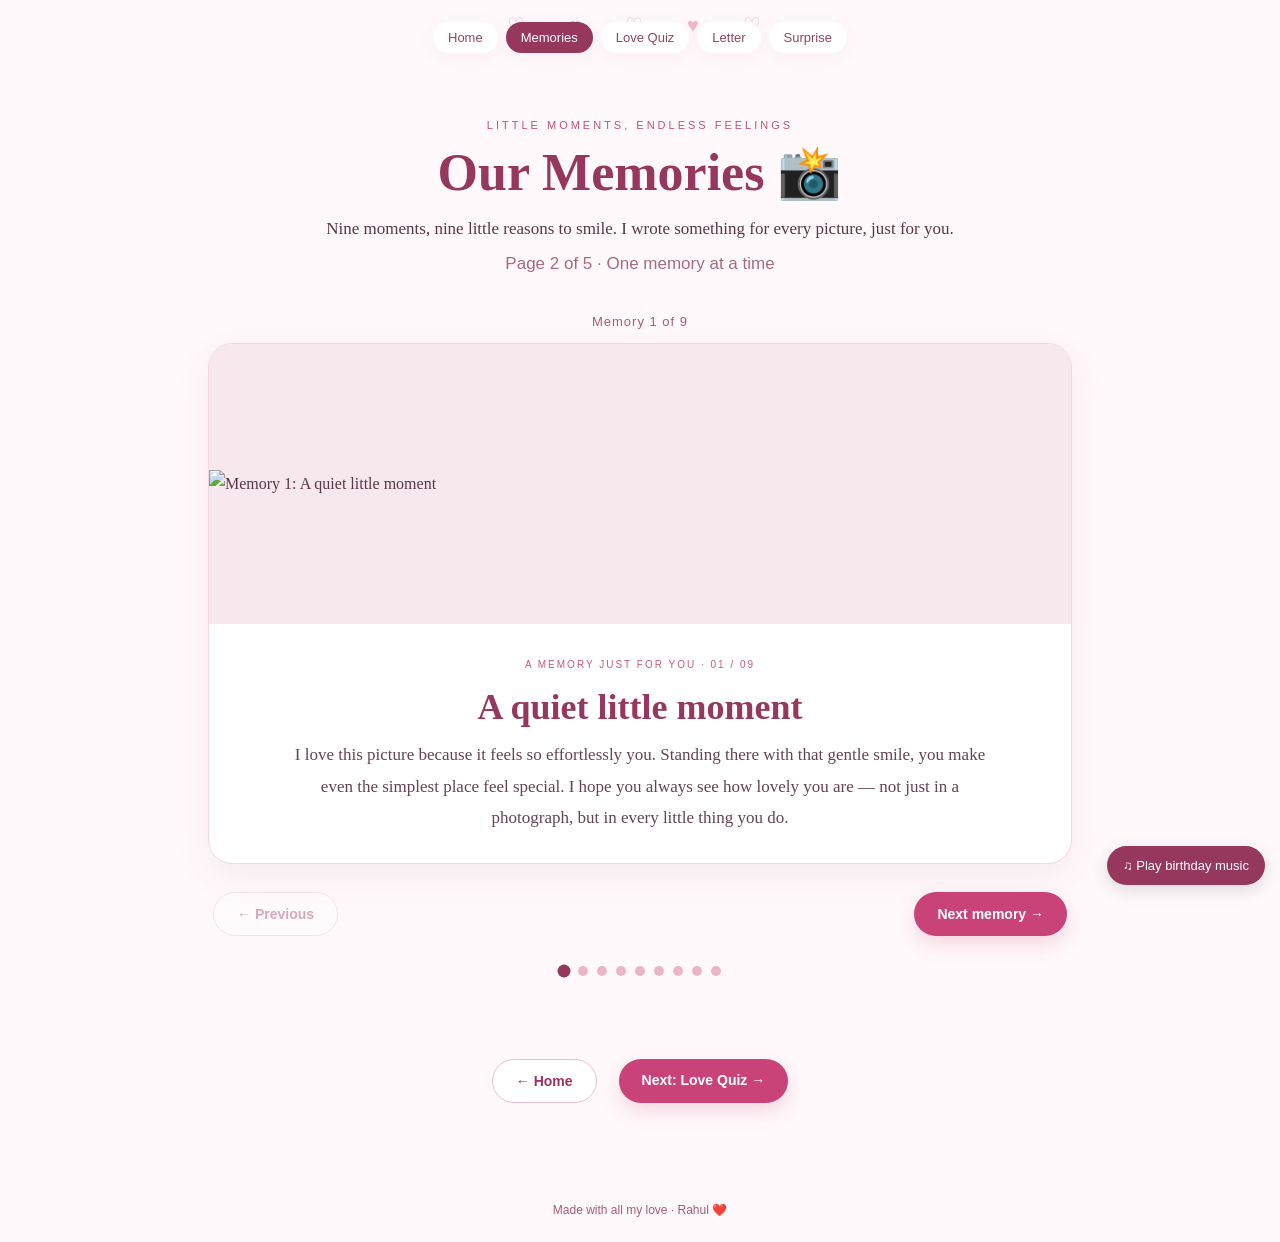
==== memories.html @ 0a9595b4 "Add files via upload" ====
<!doctype html>
<html lang="en"><head><meta charset="utf-8"><meta name="viewport" content="width=device-width, initial-scale=1">
<meta name="theme-color" content="#fff0f5"><title>Our Memories | Shamal ❤️</title><link rel="icon" href="favicon.svg" type="image/svg+xml"><link rel="stylesheet" href="style.css"></head>
<body><div class="floating-hearts" aria-hidden="true">♡　♥　♡　♥　♡</div>
<header class="top"><nav class="nav"><a href="index.html">Home</a><a class="active" href="memories.html">Memories</a><a href="quiz.html">Love Quiz</a><a href="letter.html">Letter</a><a href="surprise.html">Surprise</a></nav></header>
<main><section class="page-heading"><p class="eyebrow">Little moments, endless feelings</p><h1>Our Memories 📸</h1>
<p>Nine moments, nine little reasons to smile. I wrote something for every picture, just for you.</p><p class="hint">Page 2 of 5 · One memory at a time</p></section>
<section class="slideshow" aria-label="Our photo memories">
<div class="slide-counter" id="slideCounter">Memory 1 of 9</div>
<article class="slide active" data-slide="1" aria-hidden="false">
      <div class="slide-photo"><img src="assets/memory-01.jpg" alt="Memory 1: A quiet little moment" fetchpriority='high'></div>
      <div class="slide-note"><span class="memory-number">A MEMORY JUST FOR YOU · 01 / 09</span>
      <h2>A quiet little moment</h2><p>I love this picture because it feels so effortlessly you. Standing there with that gentle smile, you make even the simplest place feel special. I hope you always see how lovely you are — not just in a photograph, but in every little thing you do.</p></div></article><article class="slide" data-slide="2" aria-hidden="true">
      <div class="slide-photo"><img src="assets/memory-02.jpg" alt="Memory 2: A landmark, and a memory of us" loading='lazy'></div>
      <div class="slide-note"><span class="memory-number">A MEMORY JUST FOR YOU · 02 / 09</span>
      <h2>A landmark, and a memory of us</h2><p>A beautiful place is even better when I get to stand beside you. Out here together, surrounded by the rush of the world, my favourite part of the view is still having you next to me. Here's to many more places and memories together.</p></div></article><article class="slide" data-slide="3" aria-hidden="true">
      <div class="slide-photo"><img src="assets/memory-03.jpg" alt="Memory 3: Your smile on an adventure" loading='lazy'></div>
      <div class="slide-note"><span class="memory-number">A MEMORY JUST FOR YOU · 03 / 09</span>
      <h2>Your smile on an adventure</h2><p>This photo reminds me that every adventure becomes brighter with you in it. I love seeing you explore, take in the moment, and smile in your own way. May life keep giving you beautiful places to discover and countless reasons to smile.</p></div></article><article class="slide" data-slide="4" aria-hidden="true">
      <div class="slide-photo"><img src="assets/memory-04.jpg" alt="Memory 4: Our little world in all that green" loading='lazy'></div>
      <div class="slide-note"><span class="memory-number">A MEMORY JUST FOR YOU · 04 / 09</span>
      <h2>Our little world in all that green</h2><p>This is one of those frames that makes me wish I could step right back into the moment. The hills, the fresh air, our happy faces — everything feels lighter when we're together. Wherever we go, I hope we keep finding our own little pieces of happiness.</p></div></article><article class="slide" data-slide="5" aria-hidden="true">
      <div class="slide-photo"><img src="assets/memory-05.jpg" alt="Memory 5: A smile worth remembering" loading='lazy'></div>
      <div class="slide-note"><span class="memory-number">A MEMORY JUST FOR YOU · 05 / 09</span>
      <h2>A smile worth remembering</h2><p>The details around you may be carved in stone, but the smile in this picture is what I want to remember. You have a quiet beauty that doesn't need to try too hard. I hope this birthday reminds you how deeply appreciated and loved you are.</p></div></article><article class="slide" data-slide="6" aria-hidden="true">
      <div class="slide-photo"><img src="assets/memory-06.jpg" alt="Memory 6: Beauty in every detail" loading='lazy'></div>
      <div class="slide-note"><span class="memory-number">A MEMORY JUST FOR YOU · 06 / 09</span>
      <h2>Beauty in every detail</h2><p>I love how this picture captures you taking in the beauty around you. There is so much grace in the way you notice the little things. May your life always be filled with peaceful moments, beautiful places, and the freedom to be completely yourself.</p></div></article><article class="slide" data-slide="7" aria-hidden="true">
      <div class="slide-photo"><img src="assets/memory-07.jpg" alt="Memory 7: My favourite kind of together" loading='lazy'></div>
      <div class="slide-note"><span class="memory-number">A MEMORY JUST FOR YOU · 07 / 09</span>
      <h2>My favourite kind of together</h2><p>This is the kind of memory I want more of: us, smiling, close, and enjoying an ordinary moment that becomes extraordinary later. Thank you for being my favourite company. I hope we take a thousand more pictures just like this.</p></div></article><article class="slide" data-slide="8" aria-hidden="true">
      <div class="slide-photo"><img src="assets/memory-08.jpg" alt="Memory 8: A moment to pause and be grateful" loading='lazy'></div>
      <div class="slide-note"><span class="memory-number">A MEMORY JUST FOR YOU · 08 / 09</span>
      <h2>A moment to pause and be grateful</h2><p>Some places make you slow down and appreciate the moment. I'm glad this memory is part of our story. May your path always be blessed with peace, strength, happiness, and people who remind you how special you are.</p></div></article><article class="slide" data-slide="9" aria-hidden="true">
      <div class="slide-photo"><img src="assets/memory-09.jpg" alt="Memory 9: Keep walking towards beautiful things" loading='lazy'></div>
      <div class="slide-note"><span class="memory-number">A MEMORY JUST FOR YOU · 09 / 09</span>
      <h2>Keep walking towards beautiful things</h2><p>I love this picture because it feels like a little reminder that there is always something beautiful ahead. Keep chasing the views, dreams, and adventures that make your heart happy. And whenever I can, I'd love to walk beside you.</p></div></article>
<div class="slide-controls"><button class="button secondary" id="prevSlide" type="button" disabled>← Previous</button><button class="button" id="nextSlide" type="button">Next memory →</button></div>
<div class="slide-dots" id="slideDots" aria-label="Choose a memory"><button type="button" class="dot selected" data-go="1" aria-label="Go to memory 1"></button><button type="button" class="dot" data-go="2" aria-label="Go to memory 2"></button><button type="button" class="dot" data-go="3" aria-label="Go to memory 3"></button><button type="button" class="dot" data-go="4" aria-label="Go to memory 4"></button><button type="button" class="dot" data-go="5" aria-label="Go to memory 5"></button><button type="button" class="dot" data-go="6" aria-label="Go to memory 6"></button><button type="button" class="dot" data-go="7" aria-label="Go to memory 7"></button><button type="button" class="dot" data-go="8" aria-label="Go to memory 8"></button><button type="button" class="dot" data-go="9" aria-label="Go to memory 9"></button></div>
</section>
<div class="next-wrap"><a class="button secondary" href="index.html">← Home</a><a class="button" href="quiz.html">Next: Love Quiz →</a></div></main>
<footer>Made with all my love · Rahul ❤️</footer>
<audio id="birthdayMusic" loop preload="auto"><source src="assets/birthday-melody.wav" type="audio/wav"></audio>
<button class="music" id="musicBtn" type="button">♫ Play birthday music</button><script src="script.js"></script></body></html>
---- style.css ----
*{box-sizing:border-box}html{scroll-behavior:smooth}body{margin:0;background:#fff9fb;color:#593747;font-family:Georgia,"Times New Roman",serif;line-height:1.7}.floating-hearts{position:fixed;top:8px;left:0;width:100%;text-align:center;color:#eaa1bb;letter-spacing:12px;font-size:20px;pointer-events:none;z-index:2;opacity:.75}.top{position:relative;z-index:3;padding:22px 12px 8px}.nav{display:flex;justify-content:center;gap:8px;flex-wrap:wrap}.nav a{color:#8e4564;text-decoration:none;padding:8px 15px;border-radius:30px;font:13px Arial,sans-serif;background:#fff;box-shadow:0 4px 18px #9b4c6810}.nav a.active,.nav a:hover{background:#96385e;color:#fff}.hero,.surprise-hero{min-height:76vh;display:flex;flex-direction:column;align-items:center;justify-content:center;text-align:center;padding:65px 22px 55px;background:radial-gradient(circle at 15% 20%,#fff 0 4%,transparent 30%),linear-gradient(145deg,#fff0f5,#ffdce8 55%,#fff7ed)}.eyebrow{font:11px Arial,sans-serif;letter-spacing:3px;text-transform:uppercase;color:#bd547c}.tiny-heart,.big-heart{font-size:55px;color:#dc6290;line-height:1.2}.hero h1,.surprise-hero h1{font-size:clamp(43px,9vw,82px);line-height:1.08;margin:14px 0;color:#873553}.hero h1 span,.surprise-hero h1 span{color:#d94d85}.lead{max-width:650px;font-size:19px}.button{display:inline-block;border:0;border-radius:30px;background:#c94379;color:white;padding:13px 23px;text-decoration:none;font:bold 14px Arial,sans-serif;cursor:pointer;box-shadow:0 8px 20px #c9437930;margin:10px 5px}.button:hover{background:#9d315f}.button.secondary{background:#fff;color:#9d315f;border:1px solid #efbfd0;box-shadow:none}.hint{font:12px Arial,sans-serif;color:#a56b82;margin-top:22px}.intro{max-width:760px;text-align:center;padding:70px 22px;margin:auto}.intro h2,.page-heading h1{font-size:clamp(32px,6vw,52px);line-height:1.15;color:#96385e;margin:12px 0}.intro p:not(.eyebrow),.page-heading p:not(.eyebrow){font-size:17px}.sign{font-style:italic;color:#c34879}.next-wrap{display:flex;justify-content:center;gap:12px;flex-wrap:wrap;padding:20px 15px 65px}.page-heading{text-align:center;padding:48px 20px 30px}.page-heading>p{max-width:700px;margin:10px auto}.memory-grid{max-width:1120px;margin:auto;padding:10px 20px 40px;display:grid;grid-template-columns:repeat(3,minmax(0,1fr));gap:22px}.memory-card{overflow:hidden;background:#fff;border-radius:20px;box-shadow:0 8px 28px #8b3c5815;border:1px solid #f7e2e9}.memory-card img{width:100%;height:330px;object-fit:cover;display:block}.memory-copy{padding:18px 19px 22px}.memory-number{font:10px Arial,sans-serif;letter-spacing:2px;color:#c45a83}.memory-copy h3{margin:7px 0;color:#96385e;font-size:22px}.memory-copy p{margin:0;font-size:15px}.quiz-panel{max-width:650px;margin:0 auto 35px;background:#fff;border:1px solid #f4d4df;border-radius:24px;padding:28px;box-shadow:0 12px 35px #9b4c6815}.quiz-meta{display:flex;justify-content:space-between;color:#bd547c;font:13px Arial,sans-serif}.quiz-panel h2{font-size:25px;color:#803653}.answers{display:grid;gap:10px}.answer{width:100%;text-align:left;padding:13px 16px;border:1px solid #edc4d2;border-radius:13px;background:#fff8fb;color:#63364a;font-size:16px;cursor:pointer}.answer:hover:not(:disabled){background:#ffe7ef}.answer:disabled{cursor:default}.answer.correct{background:#eaf7ee;border-color:#8ac99d}.answer.wrong{background:#fff0f0;border-color:#e6a1a1}#feedback{min-height:25px;color:#a13d68}.text-button{border:0;background:none;color:#9d315f;text-decoration:underline;cursor:pointer;margin:12px}.letter{max-width:760px;margin:10px auto 35px;padding:clamp(25px,6vw,55px);background:#fff;border:1px solid #f1d8e1;border-radius:8px;box-shadow:0 12px 35px #9b4c6815;font-size:18px;line-height:2}.salutation{font-size:24px;color:#96385e;font-style:italic}.surprise-hero{min-height:80vh}.wish-card{max-width:620px;background:#ffffffd9;border:1px solid #f2cad8;border-radius:24px;padding:25px 30px;margin:22px auto 28px;box-shadow:0 10px 30px #9b4c6815}.wish-card h2{color:#96385e;font-size:25px}.big-love{font-size:25px;color:#d9437c;font-weight:bold}footer{text-align:center;padding:25px;color:#a75a78;font:12px Arial,sans-serif}.music{position:fixed;right:15px;bottom:15px;z-index:10;border:0;border-radius:30px;padding:12px 16px;background:#96385e;color:#fff;box-shadow:0 5px 18px #0002;cursor:pointer;font:13px Arial,sans-serif}@media(max-width:800px){.memory-grid{grid-template-columns:repeat(2,minmax(0,1fr))}.memory-card img{height:290px}}@media(max-width:520px){.top{padding-top:32px}.nav{gap:5px}.nav a{padding:7px 10px;font-size:12px}.memory-grid{grid-template-columns:1fr;padding:8px 16px 30px}.memory-card img{height:auto;max-height:480px}.letter{margin:10px 14px 30px}.quiz-panel{margin:0 14px 30px;padding:21px}.lead{font-size:17px}.wish-card{margin:20px 12px;padding:22px 18px}}
.slideshow{max-width:900px;margin:0 auto 25px;padding:0 18px 20px}
.slide-counter{text-align:center;color:#a85b7c;font:13px Arial,sans-serif;letter-spacing:1px;margin:0 0 14px}
.slide{display:none;background:#fff;border:1px solid #f3d8e2;border-radius:24px;overflow:hidden;box-shadow:0 12px 35px #9b4c6815}
.slide.active{display:block;animation:fadeSlide .35s ease}
@keyframes fadeSlide{from{opacity:.45;transform:translateY(6px)}to{opacity:1;transform:translateY(0)}}
.slide-photo{background:#f7e8ee;display:flex;justify-content:center;align-items:center;min-height:280px}
.slide-photo img{display:block;width:100%;max-height:68vh;object-fit:contain}
.slide-note{padding:25px clamp(20px,5vw,48px) 30px;text-align:center}
.slide-note h2{color:#96385e;font-size:clamp(25px,5vw,36px);line-height:1.2;margin:10px 0}
.slide-note p{font-size:17px;line-height:1.85;max-width:700px;margin:0 auto;color:#634354}
.slide-controls{display:flex;justify-content:space-between;gap:12px;flex-wrap:wrap;margin:18px 0 12px}
.slide-controls button:disabled{opacity:.4;cursor:not-allowed}
.slide-dots{display:flex;justify-content:center;gap:9px;flex-wrap:wrap;padding:8px}
.dot{width:10px;height:10px;border:0;border-radius:50%;background:#e9b6c8;padding:0;cursor:pointer}
.dot.selected{background:#96385e;transform:scale(1.3)}
@media(max-width:520px){.slide-photo{min-height:200px}.slide-photo img{max-height:55vh}.slide-note{padding:20px 18px 24px}.slide-note p{font-size:16px}.slide-controls{justify-content:center}.slide-controls .button{flex:1;text-align:center}}
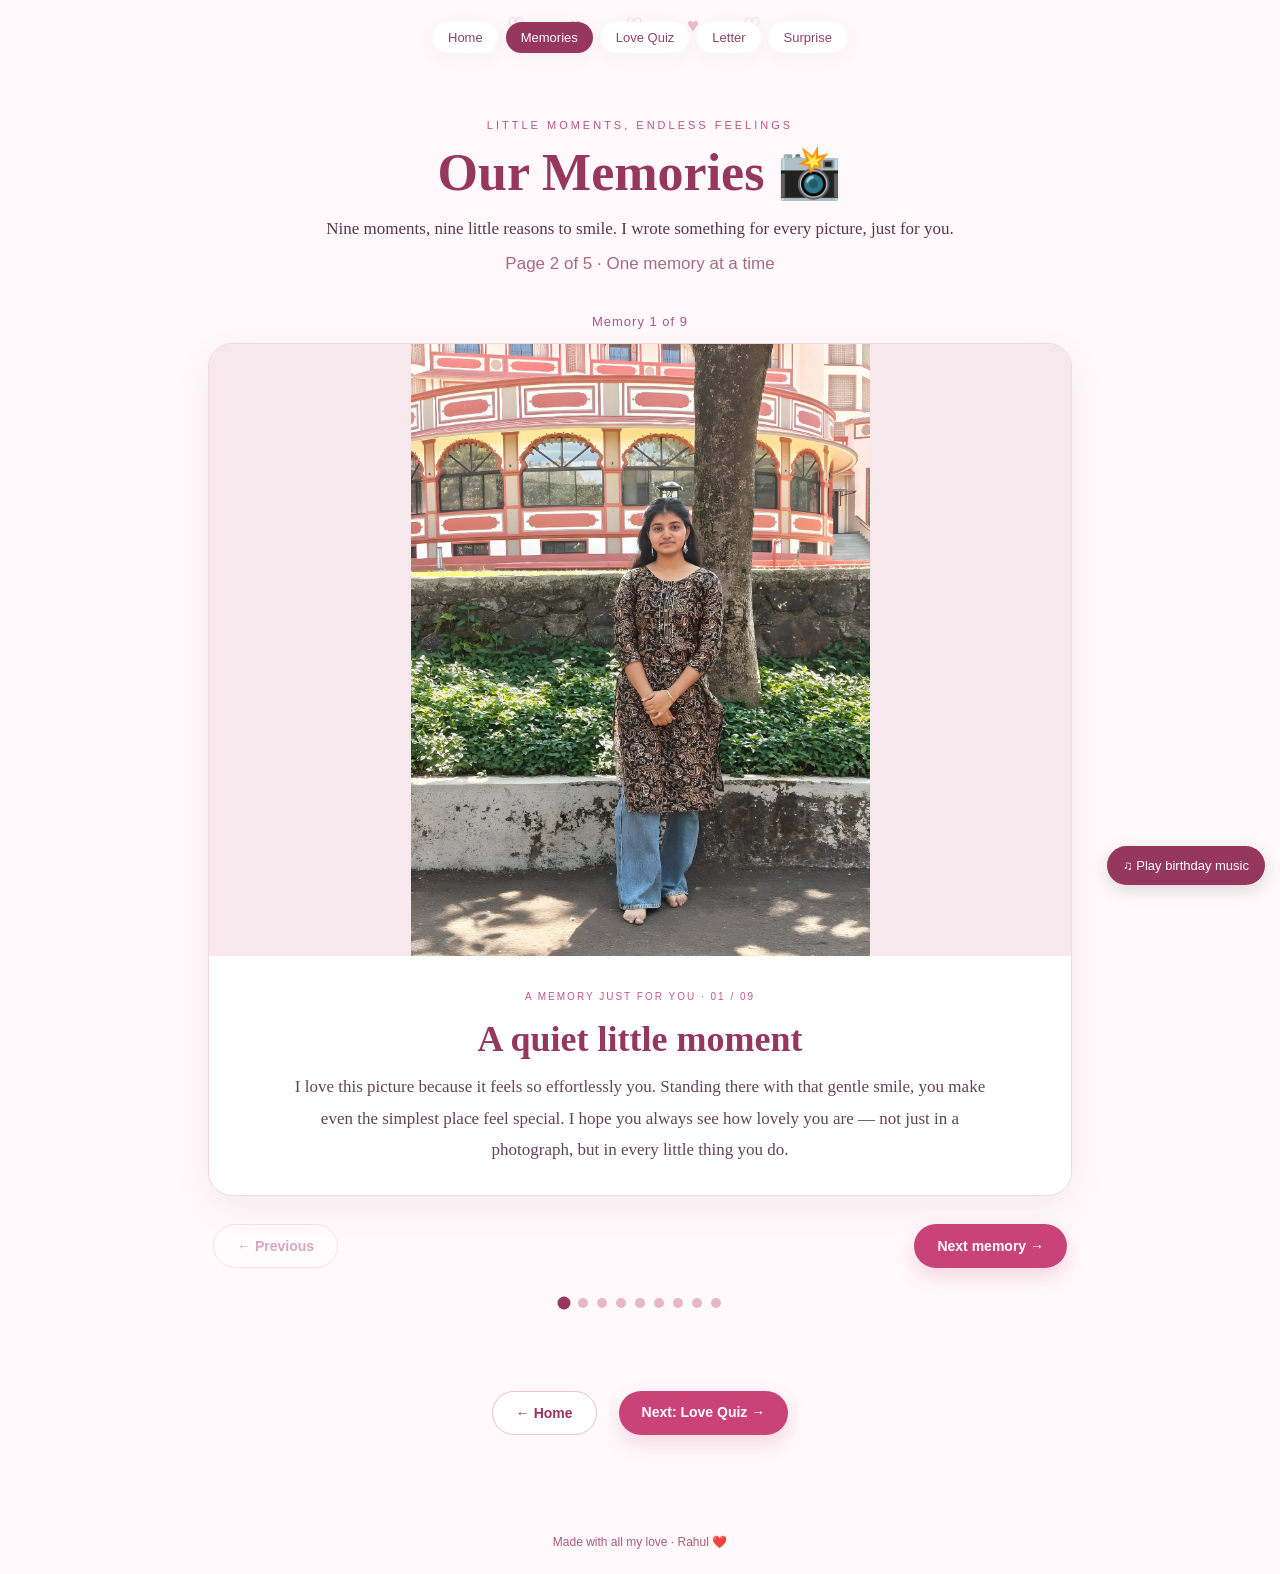
==== commit d8be5988: "Add files via upload" ====
--- a/memories.html
+++ b/memories.html
@@ -8,31 +8,31 @@
 <section class="slideshow" aria-label="Our photo memories">
 <div class="slide-counter" id="slideCounter">Memory 1 of 9</div>
 <article class="slide active" data-slide="1" aria-hidden="false">
-      <div class="slide-photo"><img src="assets/memory-01.jpg" alt="Memory 1: A quiet little moment" fetchpriority='high'></div>
+      <div class="slide-photo"><img src="./memory-01.jpg" alt="Memory 1: A quiet little moment" fetchpriority='high'></div>
       <div class="slide-note"><span class="memory-number">A MEMORY JUST FOR YOU · 01 / 09</span>
       <h2>A quiet little moment</h2><p>I love this picture because it feels so effortlessly you. Standing there with that gentle smile, you make even the simplest place feel special. I hope you always see how lovely you are — not just in a photograph, but in every little thing you do.</p></div></article><article class="slide" data-slide="2" aria-hidden="true">
-      <div class="slide-photo"><img src="assets/memory-02.jpg" alt="Memory 2: A landmark, and a memory of us" loading='lazy'></div>
+      <div class="slide-photo"><img src="./memory-02.jpg" alt="Memory 2: A landmark, and a memory of us" loading='lazy'></div>
       <div class="slide-note"><span class="memory-number">A MEMORY JUST FOR YOU · 02 / 09</span>
       <h2>A landmark, and a memory of us</h2><p>A beautiful place is even better when I get to stand beside you. Out here together, surrounded by the rush of the world, my favourite part of the view is still having you next to me. Here's to many more places and memories together.</p></div></article><article class="slide" data-slide="3" aria-hidden="true">
-      <div class="slide-photo"><img src="assets/memory-03.jpg" alt="Memory 3: Your smile on an adventure" loading='lazy'></div>
+      <div class="slide-photo"><img src="./memory-03.jpg" alt="Memory 3: Your smile on an adventure" loading='lazy'></div>
       <div class="slide-note"><span class="memory-number">A MEMORY JUST FOR YOU · 03 / 09</span>
       <h2>Your smile on an adventure</h2><p>This photo reminds me that every adventure becomes brighter with you in it. I love seeing you explore, take in the moment, and smile in your own way. May life keep giving you beautiful places to discover and countless reasons to smile.</p></div></article><article class="slide" data-slide="4" aria-hidden="true">
-      <div class="slide-photo"><img src="assets/memory-04.jpg" alt="Memory 4: Our little world in all that green" loading='lazy'></div>
+      <div class="slide-photo"><img src="./memory-04.jpg" alt="Memory 4: Our little world in all that green" loading='lazy'></div>
       <div class="slide-note"><span class="memory-number">A MEMORY JUST FOR YOU · 04 / 09</span>
       <h2>Our little world in all that green</h2><p>This is one of those frames that makes me wish I could step right back into the moment. The hills, the fresh air, our happy faces — everything feels lighter when we're together. Wherever we go, I hope we keep finding our own little pieces of happiness.</p></div></article><article class="slide" data-slide="5" aria-hidden="true">
-      <div class="slide-photo"><img src="assets/memory-05.jpg" alt="Memory 5: A smile worth remembering" loading='lazy'></div>
+      <div class="slide-photo"><img src="./memory-05.jpg" alt="Memory 5: A smile worth remembering" loading='lazy'></div>
       <div class="slide-note"><span class="memory-number">A MEMORY JUST FOR YOU · 05 / 09</span>
       <h2>A smile worth remembering</h2><p>The details around you may be carved in stone, but the smile in this picture is what I want to remember. You have a quiet beauty that doesn't need to try too hard. I hope this birthday reminds you how deeply appreciated and loved you are.</p></div></article><article class="slide" data-slide="6" aria-hidden="true">
-      <div class="slide-photo"><img src="assets/memory-06.jpg" alt="Memory 6: Beauty in every detail" loading='lazy'></div>
+      <div class="slide-photo"><img src="./memory-06.jpg" alt="Memory 6: Beauty in every detail" loading='lazy'></div>
       <div class="slide-note"><span class="memory-number">A MEMORY JUST FOR YOU · 06 / 09</span>
       <h2>Beauty in every detail</h2><p>I love how this picture captures you taking in the beauty around you. There is so much grace in the way you notice the little things. May your life always be filled with peaceful moments, beautiful places, and the freedom to be completely yourself.</p></div></article><article class="slide" data-slide="7" aria-hidden="true">
-      <div class="slide-photo"><img src="assets/memory-07.jpg" alt="Memory 7: My favourite kind of together" loading='lazy'></div>
+      <div class="slide-photo"><img src="./memory-07.jpg" alt="Memory 7: My favourite kind of together" loading='lazy'></div>
       <div class="slide-note"><span class="memory-number">A MEMORY JUST FOR YOU · 07 / 09</span>
       <h2>My favourite kind of together</h2><p>This is the kind of memory I want more of: us, smiling, close, and enjoying an ordinary moment that becomes extraordinary later. Thank you for being my favourite company. I hope we take a thousand more pictures just like this.</p></div></article><article class="slide" data-slide="8" aria-hidden="true">
-      <div class="slide-photo"><img src="assets/memory-08.jpg" alt="Memory 8: A moment to pause and be grateful" loading='lazy'></div>
+      <div class="slide-photo"><img src="./memory-08.jpg" alt="Memory 8: A moment to pause and be grateful" loading='lazy'></div>
       <div class="slide-note"><span class="memory-number">A MEMORY JUST FOR YOU · 08 / 09</span>
       <h2>A moment to pause and be grateful</h2><p>Some places make you slow down and appreciate the moment. I'm glad this memory is part of our story. May your path always be blessed with peace, strength, happiness, and people who remind you how special you are.</p></div></article><article class="slide" data-slide="9" aria-hidden="true">
-      <div class="slide-photo"><img src="assets/memory-09.jpg" alt="Memory 9: Keep walking towards beautiful things" loading='lazy'></div>
+      <div class="slide-photo"><img src="./memory-09.jpg" alt="Memory 9: Keep walking towards beautiful things" loading='lazy'></div>
       <div class="slide-note"><span class="memory-number">A MEMORY JUST FOR YOU · 09 / 09</span>
       <h2>Keep walking towards beautiful things</h2><p>I love this picture because it feels like a little reminder that there is always something beautiful ahead. Keep chasing the views, dreams, and adventures that make your heart happy. And whenever I can, I'd love to walk beside you.</p></div></article>
 <div class="slide-controls"><button class="button secondary" id="prevSlide" type="button" disabled>← Previous</button><button class="button" id="nextSlide" type="button">Next memory →</button></div>
